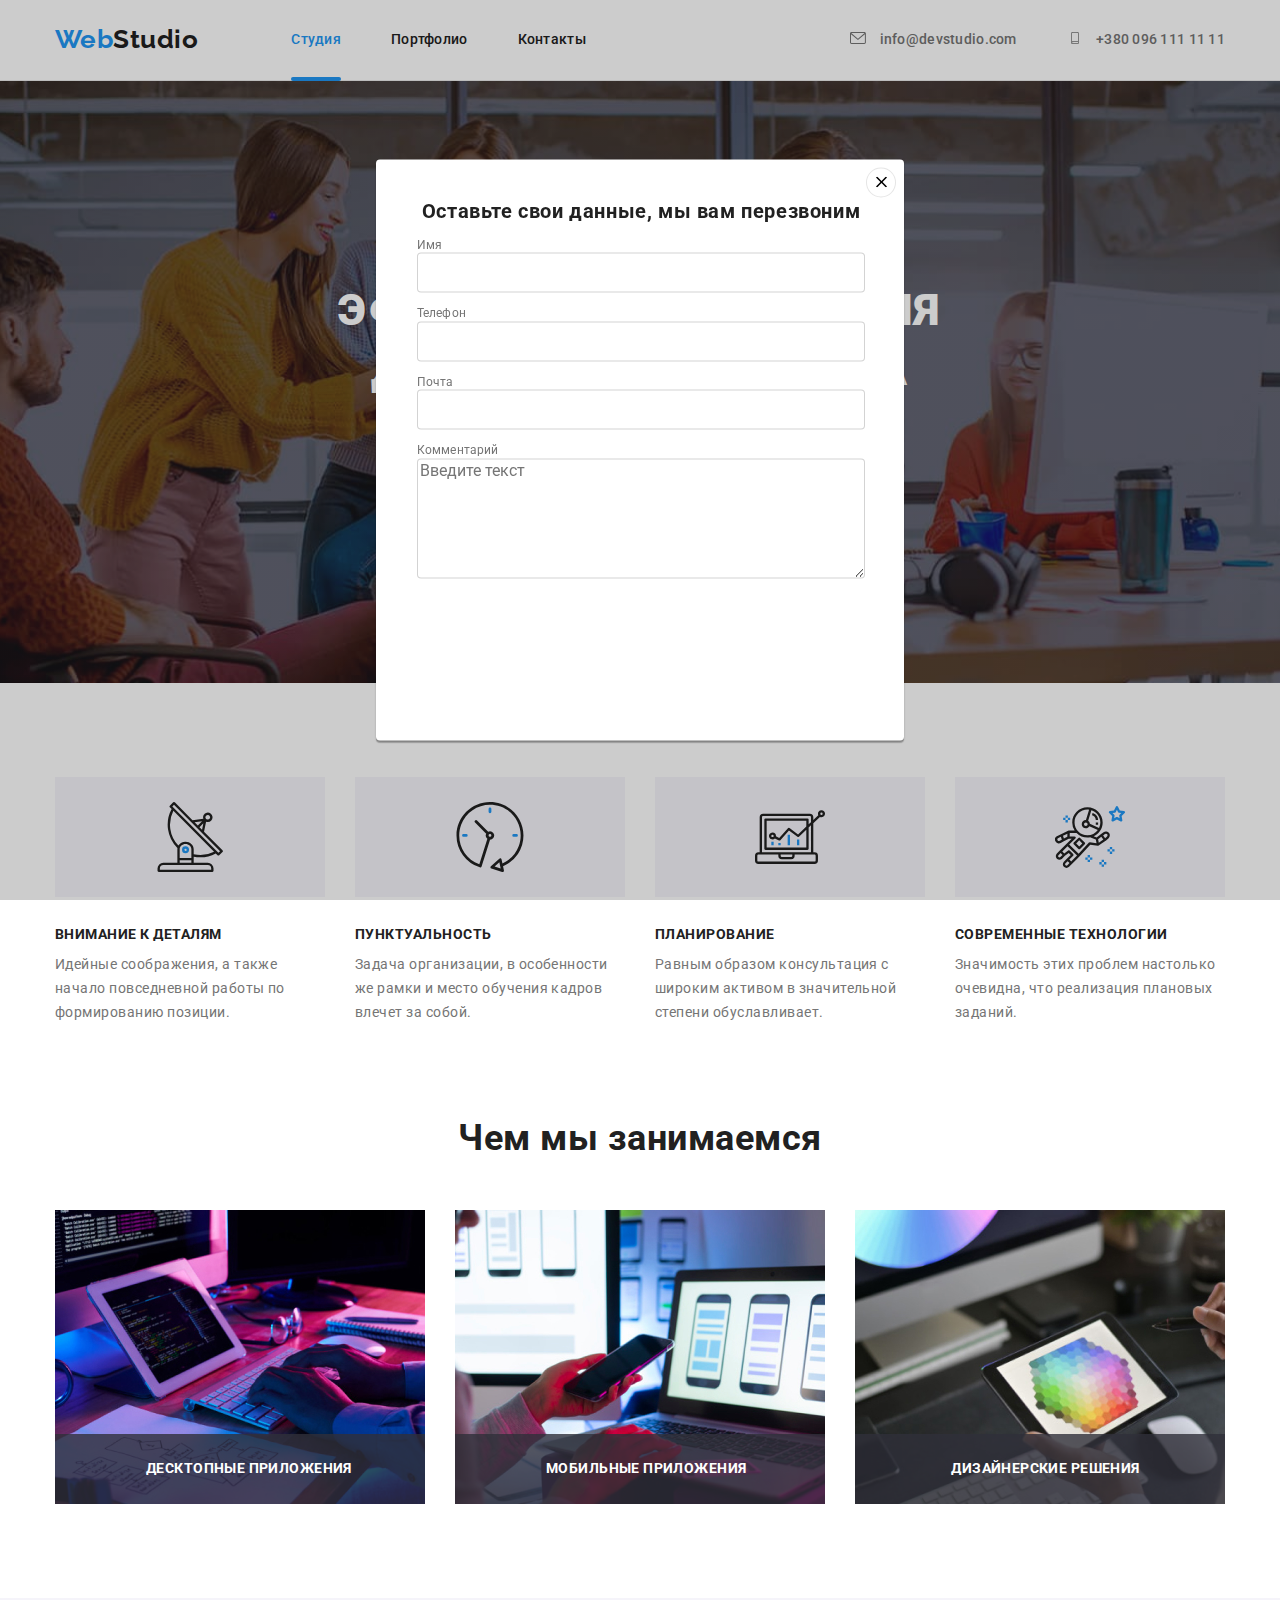
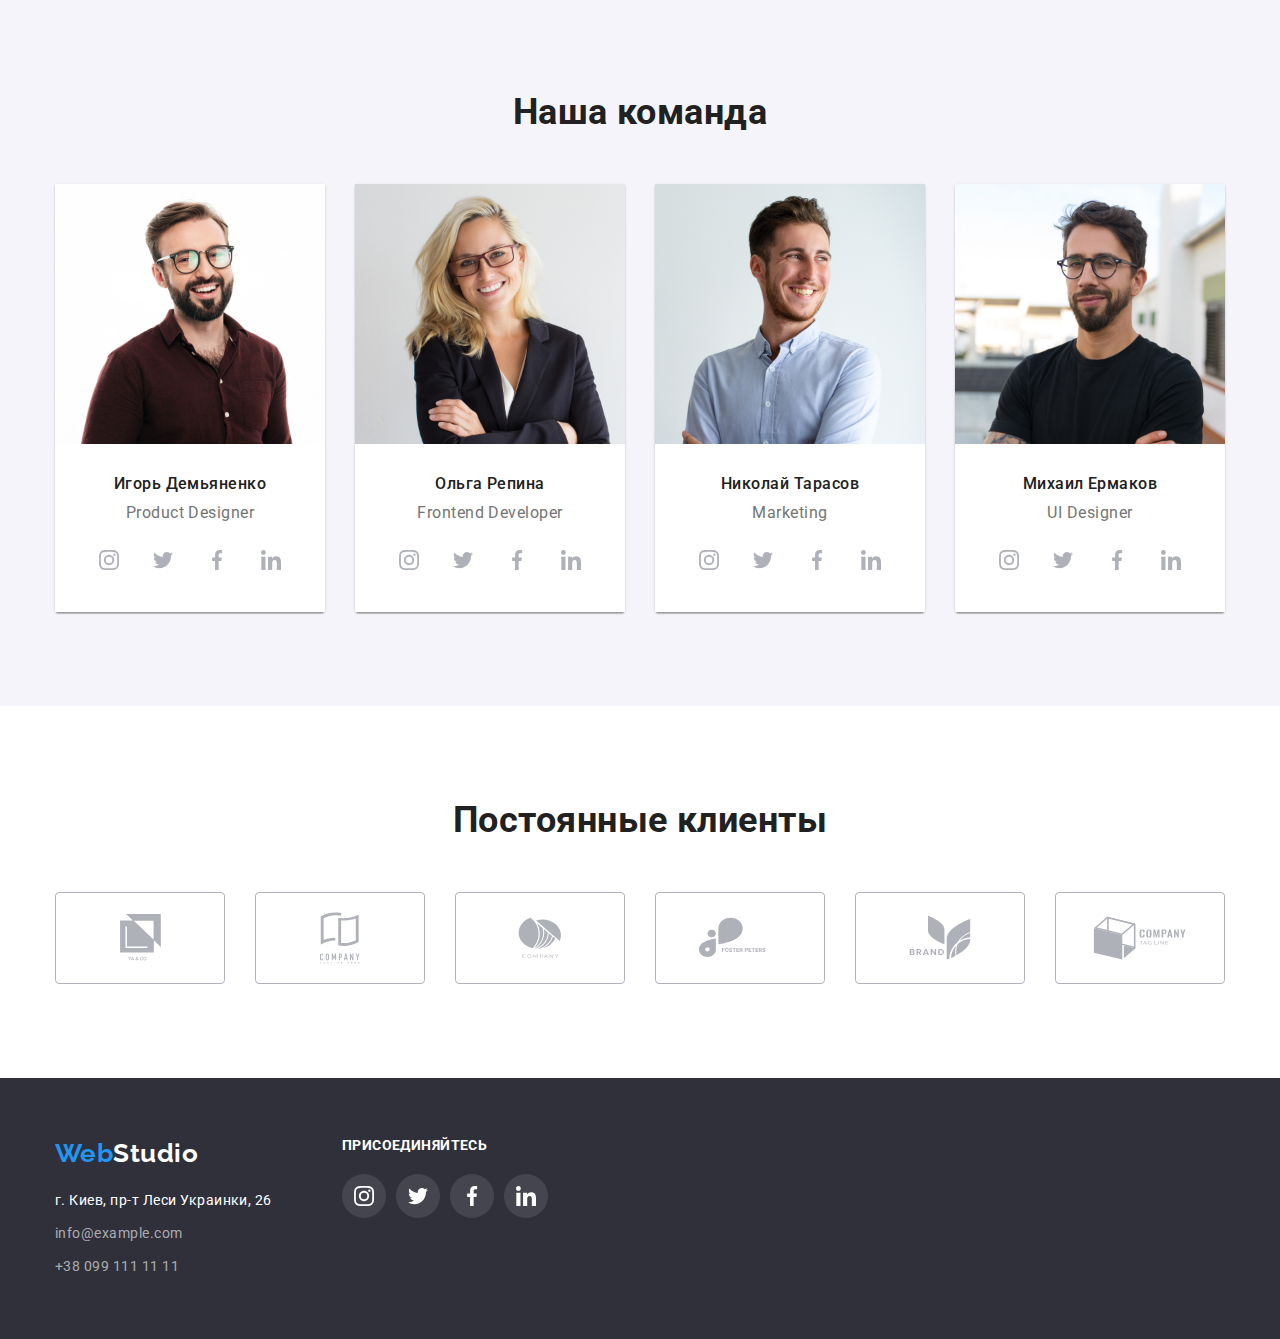
==== index.html @ 4599f90d "Summary" ====
<!DOCTYPE html>
<html lang="ru">
  <head>
    <meta charset="UTF-8" />
    <meta http-equiv="X-UA-Compatible" content="IE=edge" />
    <meta name="viewport" content="width=device-width, initial-scale=1.0" />
    <link rel="preconnect" href="https://fonts.googleapis.com" />
    <link rel="preconnect" href="https://fonts.gstatic.com" crossorigin />
    <link
      href="https://fonts.googleapis.com/css2?family=Raleway:wght@700&family=Roboto:wght@400;500;700;900&display=swap"
      rel="stylesheet"
    />
    <link
      rel="stylesheet"
      href="https://cdnjs.cloudflare.com/ajax/libs/modern-normalize/1.1.0/modern-normalize.css"
      integrity="sha512-Y0MM+V6ymRKN2zStTqzQ227DWhhp4Mzdo6gnlRnuaNCbc+YN/ZH0sBCLTM4M0oSy9c9VKiCvd4Jk44aCLrNS5Q=="
      crossorigin="anonymous"
      referrerpolicy="no-referrer"
    />
    <title>Web Studio (Version 2.1)</title>
    <link rel="stylesheet" href="./css/styles.css" />
  </head>
  <body>
    <header class="header">
      <div class="container">
        <nav header-nav>
          <a href="./index.html" class="header-logo"
            >Web<span class="dark-logo">Studio</span></a
          >
          <ul class="header-list list">
            <li class="header-item">
              <a href="./index.html" class="link current">Студия</a>
            </li>
            <li class="header-item">
              <a href="./portfolio.html" class="link">Портфолио</a>
            </li>
            <li class="header-item"><a href="" class="link">Контакты</a></li>
          </ul>
        </nav>
        <ul class="header-contact list">
          <li class="contact-item">
            <a href="mailto:info@devstudio.com" class="contact-link link"
              ><svg class="contact-icon" width="16" height="12">
                <use href="./images/icons.svg#icon-envelope"></use>
              </svg>
              info@devstudio.com</a
            >
          </li>
          <li class="contact-item">
            <a href="tel:+380961111111" class="contact-link link"
              ><svg class="contact-icon" width="16" height="12">
                <use href="./images/icons.svg#icon-smartphone"></use>
              </svg>
              +380 096 111 11 11</a
            >
          </li>
        </ul>
      </div>
    </header>
    <main>
      <section class="hero">
        <div class="container">
          <h1 class="hero-title">Эффективные решения для вашего бизнеса</h1>
          <button type="button" class="hero-button button" data-modal-open>
            Заказать услугу
          </button>
        </div>
      </section>
      <section class="feature">
        <div class="container">
          <h2 class="feature-title">Особенности</h2>
          <ul class="feature-list list">
            <li class="feature-item">
              <div class="feature-container">
                <svg class="feature-icon" width="65.32" height="70">
                  <use href="./images/icons.svg#icon-Group"></use>
                </svg>
              </div>
              <h3 class="feature-name">Внимание к деталям</h3>
              <p class="feature-text">
                Идейные соображения, а также начало повседневной работы по
                формированию позиции.
              </p>
            </li>
            <li class="feature-item">
              <div class="feature-container">
                <svg class="feature-icon" width="66.96" height="70">
                  <use href="./images/icons.svg#icon-clock"></use>
                </svg>
              </div>
              <h3 class="feature-name">Пунктуальность</h3>
              <p class="feature-text">
                Задача организации, в особенности же рамки и место обучения
                кадров влечет за собой.
              </p>
            </li>
            <li class="feature-item">
              <div class="feature-container">
                <svg class="feature-icon" width="70" height="53.69">
                  <use href="./images/icons.svg#icon-diagram"></use>
                </svg>
              </div>
              <h3 class="feature-name">Планирование</h3>
              <p class="feature-text">
                Равным образом консультация с широким активом в значительной
                степени обуславливает.
              </p>
            </li>
            <li class="feature-item">
              <div class="feature-container">
                <svg class="feature-icon" width="70" height="70">
                  <use href="./images/icons.svg#icon-astronaut"></use>
                </svg>
              </div>
              <h3 class="feature-name">Современные технологии</h3>
              <p class="feature-text">
                Значимость этих проблем настолько очевидна, что реализация
                плановых заданий.
              </p>
            </li>
          </ul>
        </div>
      </section>
      <section class="section">
        <div class="container">
          <h2 class="section-title">Чем мы занимаемся</h2>
          <ul class="section-list list">
            <li class="section-item">
              <img
                src="./images/technology1.jpg"
                alt="мужчина печатает на клавиатуре"
                width="370"
                height="294"
              />
              <div class="section-container">
                <h3 class="section-name">Десктопные приложения</h3>
              </div>
            </li>
            <li class="section-item">
              <img
                src="./images/technology2.jpg"
                alt="соединение телефона с ноутбуком"
                width="370"
                height="294"
              />
              <div class="section-container">
                <h3 class="section-name">Мобильные приложения</h3>
              </div>
            </li>
            <li class="section-item">
              <img
                src="./images/technology3.jpg"
                alt="палитра цветов на планшете"
                width="370"
                height="294"
              />
              <div class="section-container">
                <h3 class="section-name">Дизайнерские решения</h3>
              </div>
            </li>
          </ul>
        </div>
      </section>
      <section class="team">
        <div class="container">
          <h2 class="team-title">Наша команда</h2>
          <ul class="team-list list">
            <li class="team-item">
              <img
                class="team-img"
                src="./images/ourteam1.jpg"
                alt="Игорь Демьяненко"
                width="270"
                height="260"
              />
              <div class="team-captain">
                <h3 class="team-name">Игорь Демьяненко</h3>
                <p class="team-text">Product Designer</p>
                <ul class="team-captain-list">
                  <li class="team-captain-item">
                    <a href="" class="team-captain-link"
                      ><svg class="team-soc-icon" width="20" height="20">
                        <use href="./images/icons.svg#icon-instagram"></use>
                      </svg>
                    </a>
                  </li>
                  <li class="team-captain-item">
                    <a href="" class="team-captain-link"
                      ><svg class="team-soc-icon" width="20" height="20">
                        <use href="./images/icons.svg#icon-twitter"></use>
                      </svg>
                    </a>
                  </li>
                  <li class="team-captain-item">
                    <a href="" class="team-captain-link"
                      ><svg class="team-soc-icon" width="20" height="20">
                        <use href="./images/icons.svg#icon-facebook"></use>
                      </svg>
                    </a>
                  </li>
                  <li class="team-captain-item">
                    <a href="" class="team-captain-link"
                      ><svg class="team-soc-icon" width="20" height="20">
                        <use href="./images/icons.svg#icon-linkedin"></use>
                      </svg>
                    </a>
                  </li>
                </ul>
              </div>
            </li>
            <li class="team-item">
              <img
                class="team-img"
                src="./images/ourteam2.jpg"
                alt="Ольга Репина"
                width="270"
                height="260"
              />
              <div class="team-captain">
                <h3 class="team-name">Ольга Репина</h3>
                <p class="team-text">Frontend Developer</p>
                <ul class="team-captain-list">
                  <li class="team-captain-item">
                    <a href="" class="team-captain-link"
                      ><svg class="team-soc-icon" width="20" height="20">
                        <use href="./images/icons.svg#icon-instagram"></use>
                      </svg>
                    </a>
                  </li>
                  <li class="team-captain-item">
                    <a href="" class="team-captain-link"
                      ><svg class="team-soc-icon" width="20" height="20">
                        <use href="./images/icons.svg#icon-twitter"></use>
                      </svg>
                    </a>
                  </li>
                  <li class="team-captain-item">
                    <a href="" class="team-captain-link"
                      ><svg class="team-soc-icon" width="20" height="20">
                        <use href="./images/icons.svg#icon-facebook"></use>
                      </svg>
                    </a>
                  </li>
                  <li class="team-captain-item">
                    <a href="" class="team-captain-link"
                      ><svg class="team-soc-icon" width="20" height="20">
                        <use href="./images/icons.svg#icon-linkedin"></use>
                      </svg>
                    </a>
                  </li>
                </ul>
              </div>
            </li>
            <li class="team-item">
              <img
                class="team-img"
                src="./images/ourteam3.jpg"
                alt="Николай Тарасов"
                width="270"
                height="260"
              />
              <div class="team-captain">
                <h3 class="team-name">Николай Тарасов</h3>
                <p class="team-text">Marketing</p>
                <ul class="team-captain-list">
                  <li class="team-captain-item">
                    <a href="" class="team-captain-link"
                      ><svg class="team-soc-icon" width="20" height="20">
                        <use href="./images/icons.svg#icon-instagram"></use>
                      </svg>
                    </a>
                  </li>
                  <li class="team-captain-item">
                    <a href="" class="team-captain-link"
                      ><svg class="team-soc-icon" width="20" height="20">
                        <use href="./images/icons.svg#icon-twitter"></use>
                      </svg>
                    </a>
                  </li>
                  <li class="team-captain-item">
                    <a href="" class="team-captain-link"
                      ><svg class="team-soc-icon" width="20" height="20">
                        <use href="./images/icons.svg#icon-facebook"></use>
                      </svg>
                    </a>
                  </li>
                  <li class="team-captain-item">
                    <a href="" class="team-captain-link"
                      ><svg class="team-soc-icon" width="20" height="20">
                        <use href="./images/icons.svg#icon-linkedin"></use>
                      </svg>
                    </a>
                  </li>
                </ul>
              </div>
            </li>
            <li class="team-item">
              <img
                class="team-img"
                src="./images/ourteam4.jpg"
                alt="Михаил Ермаков"
                width="270"
                height="260"
              />
              <div class="team-captain">
                <h3 class="team-name">Михаил Ермаков</h3>
                <p class="team-text">UI Designer</p>
                <ul class="team-captain-list">
                  <li class="team-captain-item">
                    <a href="" class="team-captain-link"
                      ><svg class="team-soc-icon" width="20" height="20">
                        <use href="./images/icons.svg#icon-instagram"></use>
                      </svg>
                    </a>
                  </li>
                  <li class="team-captain-item">
                    <a href="" class="team-captain-link"
                      ><svg class="team-soc-icon" width="20" height="20">
                        <use href="./images/icons.svg#icon-twitter"></use>
                      </svg>
                    </a>
                  </li>
                  <li class="team-captain-item">
                    <a href="" class="team-captain-link"
                      ><svg class="team-soc-icon" width="20" height="20">
                        <use href="./images/icons.svg#icon-facebook"></use>
                      </svg>
                    </a>
                  </li>
                  <li class="team-captain-item">
                    <a href="" class="team-captain-link"
                      ><svg class="team-soc-icon" width="20" height="20">
                        <use href="./images/icons.svg#icon-linkedin"></use>
                      </svg>
                    </a>
                  </li>
                </ul>
              </div>
            </li>
          </ul>
        </div>
      </section>
      <section class="client">
        <div class="container">
          <h2 class="client-title">Постоянные клиенты</h2>
          <ul class="client-list list">
            <li class="client-item">
              <a href="" class="client-link">
                <svg class="client-icon" width="41" height="46.7">
                  <use href="./images/icons.svg#icon-union"></use>
                </svg>
              </a>
            </li>
            <li class="client-item">
              <a href="" class="client-link">
                <svg class="client-icon" width="40" height="52">
                  <use href="./images/icons.svg#icon-tagline"></use>
                </svg>
              </a>
            </li>
            <li class="client-item">
              <a href="" class="client-link">
                <svg class="client-icon" width="43.46" height="41.18">
                  <use href="./images/icons.svg#icon-company"></use>
                </svg>
              </a>
            </li>
            <li class="client-item">
              <a href="" class="client-link">
                <svg class="client-icon" width="84.44" height="40.62">
                  <use href="./images/icons.svg#icon-foster"></use>
                </svg>
              </a>
            </li>
            <li class="client-item">
              <a href="" class="client-link">
                <svg class="client-icon" width="62.54" height="45.43">
                  <use href="./images/icons.svg#icon-brand"></use>
                </svg>
              </a>
            </li>
            <li class="client-item">
              <a href="" class="client-link">
                <svg class="client-icon" width="93.79" height="43.93">
                  <use href="./images/icons.svg#icon-tag"></use>
                </svg>
              </a>
            </li>
          </ul>
        </div>
      </section>
    </main>
    <footer class="footer">
      <div class="container ft">
        <div class="footer-container">
          <a href="./index.html" class="footer-logo"
            >Web<span class="light-logo">Studio</span>
          </a>
          <address class="footer-address">
            <ul class="footer-list list">
              <li class="footer-item">
                <a
                  href="https://bit.ly/3pXMvUd"
                  target="_blank"
                  rel="noreferrer noopener"
                  class="link address"
                  >г. Киев, пр-т Леси Украинки, 26</a
                >
              </li>
              <li class="footer-item">
                <a href="mailto:info@example.com" class="link contact">
                  info@example.com</a
                >
              </li>
              <li class="footer-item">
                <a href="tel:+380991111111" class="link contact"
                  >+38 099 111 11 11
                </a>
              </li>
            </ul>
          </address>
        </div>
        <div class="form">
          <h1></h1>
          <h2></h2>
          <h3 class="form-title">Присоединяйтесь</h3>
          <ul class="form-list list">
            <li class="form-item">
              <a href="" class="form-link"
                ><svg class="tform-icon" width="20" height="20">
                  <use href="./images/icons.svg#icon-instagram"></use>
                </svg>
              </a>
            </li>
            <li class="form-item">
              <a href="" class="form-link"
                ><svg class="form-icon" width="20" height="20">
                  <use href="./images/icons.svg#icon-twitter"></use>
                </svg>
              </a>
            </li>
            <li class="form-item">
              <a href="" class="form-link"
                ><svg class="form-icon" width="20" height="20">
                  <use href="./images/icons.svg#icon-facebook"></use>
                </svg>
              </a>
            </li>
            <li class="form-item">
              <a href="" class="form-link"
                ><svg class="form-icon" width="20" height="20">
                  <use href="./images/icons.svg#icon-linkedin"></use>
                </svg>
              </a>
            </li>
          </ul>
        </div>
      </div>
    </footer>
    <div class="backdrop" data-modal>
      <div class="modal">
        <button class="modal-button" data-modal-close>
          <svg class="modal-icon" width="11" height="11">
            <use href="./images/icon.svg#icon-close"></use>
          </svg>
        </button>
        <p class="modal-title">Оставьте свои данные, мы вам перезвоним</p>
        <form>
          <label for="user-name" class="modal-label">Имя</label>
          <input
            type="text"
            id="user-name"
            name="user-name"
            class="modal-input"
          />
          <label for="user-tel" class="modal-label">Телефон</label>
          <input type="tel" id="user-tel" name="user-tel" class="modal-input" />
          <label for="user-email" class="modal-label">Почта</label>
          <input
            type="email"
            id="user-email"
            name="user-email"
            class="modal-input"
          />
          <label for="user-text" class="modal-label">Комментарий</label>
          <textarea
            name="user-text"
            id="user-text"
            class="modal-text"
            placeholder="Введите текст"
          ></textarea>
        </form>
      </div>
    </div>
    <script src="./js/modal.js"></script>
  </body>
</html>
---- css/styles.css ----
:root {
  --primary-text-color: #757575;
  --title-text-color: #212121;
  --accent-color: #2196f3;
  --primary-bg-color: #ffffff;
}
p,
h1,
h2,
h3,
h4,
h5,
h6 {
  margin: 0;
}
ul,
ol {
  margin: 0;
  padding-left: 0;
}
.container {
  width: 1200px;
  margin: 0 auto;
  padding-left: 15px;
  padding-right: 15px;
  /* outline: 1px solid green; */
}
body {
  background-color: var(--primary-bg-color);
  color: var(--primary-text-color);
  font-family: 'Roboto', sans-serif;
  font-weight: 400;
  font-style: normal;
  letter-spacing: 0.03em;
}

.button {
  display: flex;
  background-color: #f5f4fa;
  color: var(--title-text-color);
  font-family: inherit;
  font-style: normal;
  font-weight: 500;
  font-size: 16px;
  line-height: 1.62;
  align-items: center;
  text-align: center;
  letter-spacing: 0.03em;
  cursor: pointer;
  padding: 6px 22px;
  border-radius: 4px;
  border: 1px solid transparent;
  transition-property: background-color, color, box-shadow;
  transition-duration: 250ms;
  transition-timing-function: cubic-bezier(0.4, 0, 0.2, 1);
}

.button:hover,
.button:focus {
  background-color: #2196f3;
  color: #ffffff;
  box-shadow: 0px 3px 1px rgba(0, 0, 0, 0.1), 0px 1px 2px rgba(0, 0, 0, 0.08),
    0px 2px 2px rgba(0, 0, 0, 0.12);
}

/* ---------------Header--------------- */
.header {
  background-color: #ffffff;
  padding-top: 24px;
  padding-bottom: 25px;
  border-bottom: 1px solid #ececec;
}
.header .container {
  display: flex;
  align-items: center;
}
.header-logo {
  color: var(--accent-color);
  font-family: 'Raleway', sans-serif;
  font-weight: 700;
  font-size: 26px;
  line-height: 1.19;
  text-decoration: none;
  display: flex;
  margin-right: 93px;
}
.dark-logo {
  color: var(--title-text-color);
}
nav {
  display: flex;
  align-items: center;
}
.header-list {
  display: flex;
}
.header-contact {
  display: flex;
  margin-left: auto;
}
.list {
  list-style: none;
}
.header-list .link {
  color: var(--title-text-color);
  font-weight: 500;
  font-size: 14px;
  line-height: 1.14;
  letter-spacing: 0.02em;
}

.header-item:not(:last-child) {
  margin-right: 50px;
}

.header-contact .link {
  font-weight: 500;
  font-size: 14px;
  line-height: 1.14;
  letter-spacing: 0.02em;
  width: 100%;
  height: 100%;
  color: #757575;
}
.contact-icon {
  fill: currentColor;
  width: 16px;
  margin-right: 10px;
}
.contact-icon:hover,
.contact-icon:focus {
  fill: var(--accent-color);
}

.contact-item:not(:last-child) {
  margin-right: 50px;
}
.header-list .link:hover,
.header-list .link:focus {
  color: var(--accent-color);
}
.header-list .link.current {
  color: var(--accent-color);
  position: relative;
}
.link {
  color: var(--primary-text-color);
  text-decoration: none;
  transition-property: color;
  transition-duration: 250ms;
  transition-timing-function: cubic-bezier(0.4, 0, 0.2, 1);
}
.link:hover,
.link:focus {
  color: var(--accent-color);
}
/* .current {
  position: relative;
} */
.current::after {
  content: '';
  display: block;
  background-image: url(../images/hover.png);
  height: 4px;
  width: 100%;
  background-color: rgba(33, 150, 243, 1);
  border-radius: 2px;
  position: absolute;
  bottom: -34px;
}

/* -----------------------hero-------------------------------------- */

.hero {
  max-width: 1600px;
  background-color: #2f303a;
  background-image: linear-gradient(
      rgba(47, 48, 58, 0.4),
      rgba(47, 48, 58, 0.4)
    ),
    url(../images/hero-bgr.jpg);
  background-repeat: no-repeat;
  background-size: cover;
  background-position: center;
  padding-top: 200px;
  padding-bottom: 200px;
  display: block;
  justify-content: center;
  margin-right: auto;
  margin-left: auto;
}
.hero-title {
  color: #ffffff;
  font-weight: 900;
  font-size: 44px;
  line-height: 1.36;
  text-align: center;
  letter-spacing: 0.06em;
  text-transform: uppercase;
  max-width: 696px;
  margin-bottom: 30px;
  margin-right: auto;
  margin-left: auto;
}
.hero-button {
  font-weight: 700;
  font-size: 16px;
  line-height: 1.88;
  justify-content: center;
  letter-spacing: 0.06em;
  background-color: var(--accent-color);
  color: #ffffff;
  border-radius: 4px;
  padding: 10px 32px;
  margin-right: auto;
  margin-left: auto;
}
/* ---------------------------Feature----------------------------- */
.feature {
  background-color: var(--primary-bg-color);
  padding-top: 94px;
  padding-bottom: 47px;
}
.feature-title {
  display: none;
}
.feature-list {
  display: flex;
}
.feature-item {
  max-width: 270px;
}

.feature-item:not(:last-child) {
  margin-right: 30px;
}
.feature-container {
  width: 270px;
  height: 120px;
  background-color: #f5f4fa;
  margin-bottom: 30px;
  display: flex;
  justify-content: center;
  align-items: center;
}
.feature-icon {
  border-radius: 4px;
  background-color: #f5f4fa;
  width: 70px;
  height: 70px;
}

.feature-name {
  color: var(--title-text-color);
  font-weight: 700;
  font-size: 14px;
  line-height: 1.14;
  text-transform: uppercase;
  margin-bottom: 10px;
}
.feature-text {
  color: var(--primary-text-color);
  font-size: 14px;
  line-height: 1.71;
}

/* --------------------section-------------------------------- */

.section {
  background-color: var(--primary-bg-color);
  padding-top: 47px;
  padding-bottom: 94px;
}
.section-title {
  color: var(--title-text-color);
  font-weight: 700;
  font-size: 36px;
  line-height: 1.16;
  text-align: center;
  margin-bottom: 50px;
}
.section-list {
  display: flex;
}
.section-item {
  position: relative;
  height: 294px;
}
.section-item:not(:last-child) {
  margin-right: 30px;
}
.section-container {
  position: absolute;
  height: 70px;
  width: 100%;
  bottom: 0;
  background-color: rgba(47, 48, 58, 0.8);
  padding: 27px 90px 27px 91px;
}
.section-name {
  position: absolute;
  font-weight: 700;
  font-size: 14px;
  line-height: 1.14;
  text-align: center;
  letter-spacing: 0.03em;
  text-transform: uppercase;
  color: var(--primary-bg-color);
  min-width: 199px;
}

/* --------------------------Team----------------------------------------- */

.team {
  background-color: #f5f4fa;
  padding-top: 94px;
  padding-bottom: 94px;
}
.team-title {
  color: var(--title-text-color);
  font-weight: 700;
  font-size: 36px;
  line-height: 1.16;
  text-align: center;
  margin-bottom: 50px;
}
.team-list {
  display: flex;
}
.team-item {
  flex-basis: calc(100 % / 4 - 30);
  box-shadow: 0px 2px 1px 0px rgba(0, 0, 0, 0.2),
    0px 1px 1px 0px rgba(0, 0, 0, 0.14), 0px 1px 3px 0px rgba(0, 0, 0, 0.12);
  border-radius: 0px 0px 4px 4px;
}
.team-item:not(:last-child) {
  margin-right: 30px;
}
.team-captain {
  background-color: var(--primary-bg-color);
  padding-top: 30px;
  padding-bottom: 30px;
}
.team-name {
  color: var(--title-text-color);
  font-weight: 500;
  font-size: 16px;
  line-height: 1.19;
  text-align: center;
  margin-bottom: 10px;
}
.team-img {
  display: block;
}
.team-text {
  font-size: 16px;
  line-height: 1.19;
  text-align: center;
  margin-bottom: 16px;
}
.team-captain-list {
  display: flex;
  list-style: none;
  justify-content: center;
}
.team-captain-item {
  width: 44px;
  height: 44px;
  margin-right: 10px;
}
.team-captain-item:last-child {
  margin-right: 0;
}

.team-captain-link {
  width: 100%;
  height: 100%;
  background-color: var(--primary-bg-color);
  border-radius: 50%;
  display: flex;
  align-items: center;
  justify-content: center;
  fill: #afb1b8;
  transition-property: background-color, fill;
  transition-duration: 250ms;
  transition-timing-function: cubic-bezier(0.4, 0, 0.2, 1);
}
.team-captain-link:hover,
.team-captain-link:focus {
  background-color: var(--accent-color);
  fill: rgba(255, 255, 255, 1);
}
.team-soc-icon:hover,
.team-soc-icon:focus {
  fill: rgba(255, 255, 255, 1);
}
/* ------------------Client--------------------------------- */

.client {
  padding-top: 94px;
  padding-bottom: 94px;
}
.client-title {
  color: var(--title-text-color);
  font-weight: 700;
  font-size: 36px;
  line-height: 1.16;
  text-align: center;
  margin-bottom: 50px;
}
.client-list {
  display: flex;
  justify-content: center;
}
.client-item {
  width: 170px;
  height: 92px;
}
.client-item:not(:last-child) {
  margin-right: 30px;
}
.client-link {
  width: 100%;
  height: 100%;
  justify-content: center;
  display: flex;
  color: #afb1b8;
  border: 1px solid #afb1b8;
  align-items: center;
  border-radius: 4px;
  transition-property: border, color;
  transition-duration: 250ms;
  transition-timing-function: cubic-bezier(0.4, 0, 0.2, 1);
}
.client-link:hover,
.client-link:focus {
  color: var(--accent-color);
  border: 1px solid rgba(33, 150, 243, 1);
  outline: transparent;
}
.client-icon {
  fill: currentColor;
}
.client-icon:hover,
.client-icon:focus {
  fill: #2196f3;
}
/* ----------------------------Work--------------------------------------- */

.main {
  padding-top: 94px;
  padding-bottom: 94px;
}
.work-title {
  display: none;
}
.list-button {
  display: flex;
  flex-direction: row;
  margin-bottom: 50px;
  justify-content: center;
}
.item-button {
  margin-right: 8px;
}
.item-button:last-child {
  margin-right: 0;
}

.work-list {
  display: flex;
  flex-wrap: wrap;
}
.work-item {
  flex-basis: calc(100% / 3 - 30px);
  margin-right: 30px;
  margin-bottom: 30px;
  transition-property: box-shadow;
  transition-duration: 250ms;
  transition-timing-function: cubic-bezier(0.4, 0, 0.2, 1);
}
.work-item:hover {
  box-shadow: 0px 1px 1px rgba(0, 0, 0, 0.12), 0px 4px 4px rgba(0, 0, 0, 0.06),
    1px 4px 6px rgba(0, 0, 0, 0.16);
}

.work-item:nth-child(3n) {
  margin-right: 0;
}
.work-item:nth-last-child(-n + 3) {
  margin-bottom: 0;
}

.work-img {
  display: block;
}
.work-captain {
  padding-top: 20px;
  padding-bottom: 20px;
  padding-left: 24px;
  padding-right: 24px;
  border: 1px solid #eeeeee;
}

.work-name {
  color: var(--title-text-color);
  font-weight: 700;
  font-size: 18px;
  line-height: 2;
  letter-spacing: 0.06em;
  margin-bottom: 4px;
}

.work-text {
  font-size: 16px;
  line-height: 1.9;
}
.work-container {
  position: relative;
  overflow: hidden;
}
.work-container-text {
  background-color: rgba(33, 150, 243, 0.9);
  font-size: 18px;
  line-height: 1.56;
  letter-spacing: 0.03em;
  color: var(--primary-bg-color);
  padding: 63px 24px;
  position: absolute;
  top: 0;
  height: 100%;
  transform: translateY(100%);
  transition: transform 300ms linear;
  transition-property: transform;
  transition-duration: 250ms;
  transition-timing-function: cubic-bezier(0.4, 0, 0.2, 1);
}
.work-item:hover .work-container-text {
  transform: translateY(0);
}
/* ----------------------Footer------------------------------------ */

.footer {
  background-color: #2f303a;
  padding-top: 60px;
  padding-bottom: 60px;
  display: flex;
}
.footer-logo {
  display: block;
  color: var(--accent-color);
  font-family: 'Raleway';
  font-weight: 700;
  font-size: 26px;
  line-height: 1.19;
  text-decoration: none;
  margin-bottom: 20px;
}
.light-logo {
  color: #ffffff;
}
.footer-item > .link {
  font-style: normal;
  font-size: 14px;
  line-height: 1.71;
}
.contact {
  color: rgba(255, 255, 255, 0.6);
}
.address {
  display: block;
  color: #ffffff;
}
.footer-item:not(:last-child) {
  margin-bottom: 9px;
}
.form {
  outline: 1px, solid, white;
}
.form-title {
  font-family: 'Roboto';
  font-style: normal;
  font-weight: 700;
  font-size: 14px;
  line-height: 1.14;
  letter-spacing: 0.03em;
  text-transform: uppercase;
  color: var(--primary-bg-color);
  align-items: center;
  justify-content: center;
  margin-bottom: 20px;
}
.ft {
  display: flex;
}
.footer-container {
  margin-right: 70px;
}
.form-list {
  display: flex;
  justify-content: center;
}
.form-item {
  width: 44px;
  height: 44px;
  margin-right: 10px;
}
.form-item:last-child {
  margin-right: 0;
}

.form-link {
  width: 100%;
  height: 100%;
  background-color: rgba(255, 255, 255, 0.1);
  border-radius: 50%;
  display: flex;
  align-items: center;
  justify-content: center;
  fill: #ffffff;
  transition-property: background-color;
  transition-duration: 250ms;
  transition-timing-function: cubic-bezier(0.4, 0, 0.2, 1);
}
.form-link:hover,
.form-link:focus {
  background-color: #2196f3;
}
/* --------------Modal------------------------------ */

.backdrop {
  position: fixed;
  background-color: rgba(0, 0, 0, 0.2);
  top: 0;
  left: 0;
  width: 100%;
  height: 100%;
}
.backdrop.is-hidden {
  opacity: 0;
  pointer-events: none;
  visibility: hidden;
}
.backdrop.is-hidden .modal {
  transform: translate(-50%, -50%) scale(0) rotate(0);
}
.modal {
  position: absolute;
  width: 528px;
  height: 581px;
  top: 50%;
  left: 50%;
  transform: translate(-50%, -50%);
  background-color: var(--primary-bg-color);
  border-radius: 4px;
  box-shadow: 0px 1px 3px rgba(0, 0, 0, 0.12), 0px 1px 1px rgba(0, 0, 0, 0.14),
    0px 2px 1px rgba(0, 0, 0, 0.2);
  transform: translate(-50%, -50%) scale(1) rotate(0);
  transition: transform 300ms;
  padding-top: 40px;
  padding-bottom: 40px;
  padding-left: 41px;
  padding-right: 39px;
}
.modal-button {
  position: absolute;
  width: 30px;
  height: 30px;
  border-radius: 50%;
  border: 1px solid rgba(0, 0, 0, 0.1);
  top: 8px;
  right: 8px;
  justify-content: center;
  align-items: center;
  background-color: var(--primary-bg-color);
  transition-property: border, fill;
  transition-duration: 250ms;
  transition-timing-function: cubic-bezier(0.4, 0, 0.2, 1);
}
.modal-icon {
  width: 11px;
  height: 11px;
}
.modal-button:hover {
  border: 1px solid var(--accent-color);
  fill: #2196f3;
}
.modal-title {
  font-weight: 700;
  font-size: 20px;
  line-height: 1.15;
  text-align: center;
  letter-spacing: 0.03em;
  color: var(--title-text-color);
  justify-content: center;
  margin-bottom: 12px;
}
.modal-label {
  font-size: 12px;
  line-height: 1.17;
  letter-spacing: 0.01em;
  color: rgba(117, 117, 117, 1);
  margin-bottom: 4px;
}
.modal-input {
  width: 100%;
  height: 40px;
  border: 1px solid rgba(33, 33, 33, 0.2);
  border-radius: 4px;
  margin-bottom: 10px;
}
.modal-text {
  width: 100%;
  height: 120px;
  border: 1px solid rgba(33, 33, 33, 0.2);
  border-radius: 4px;
}
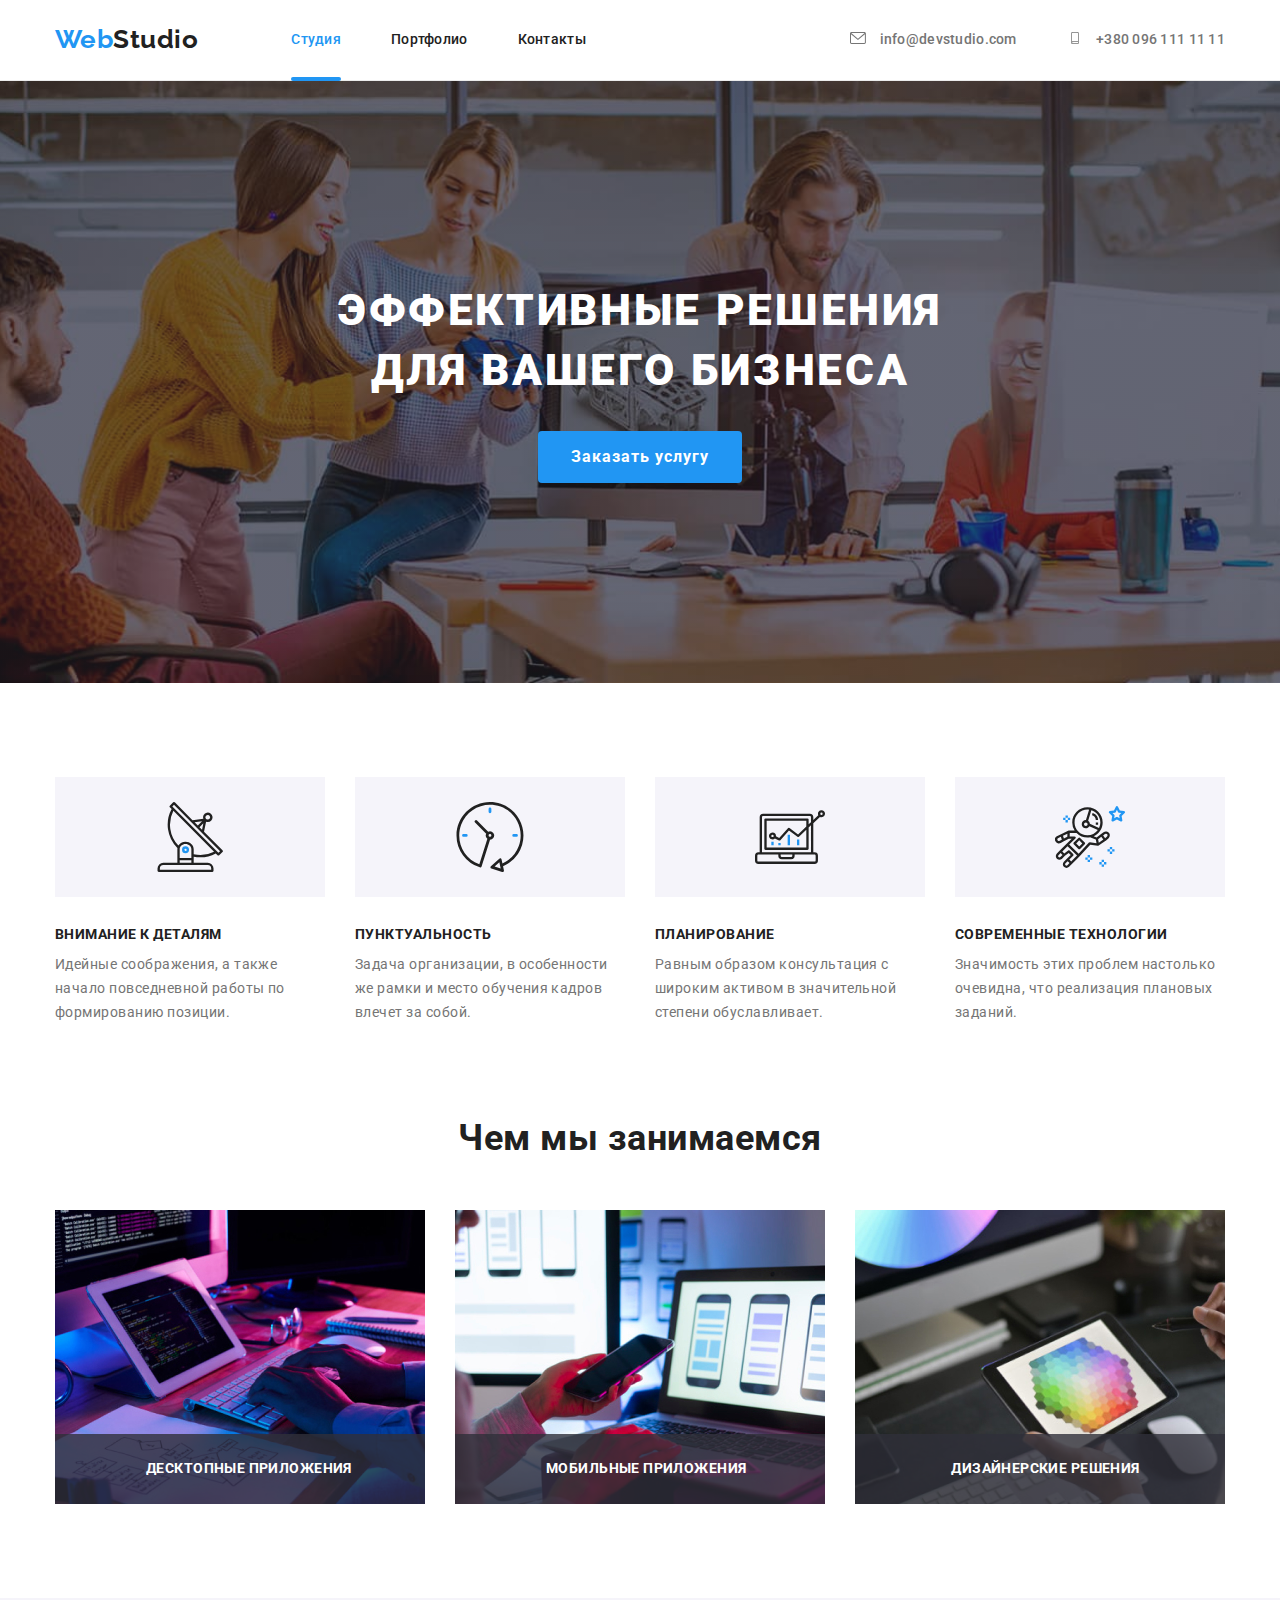
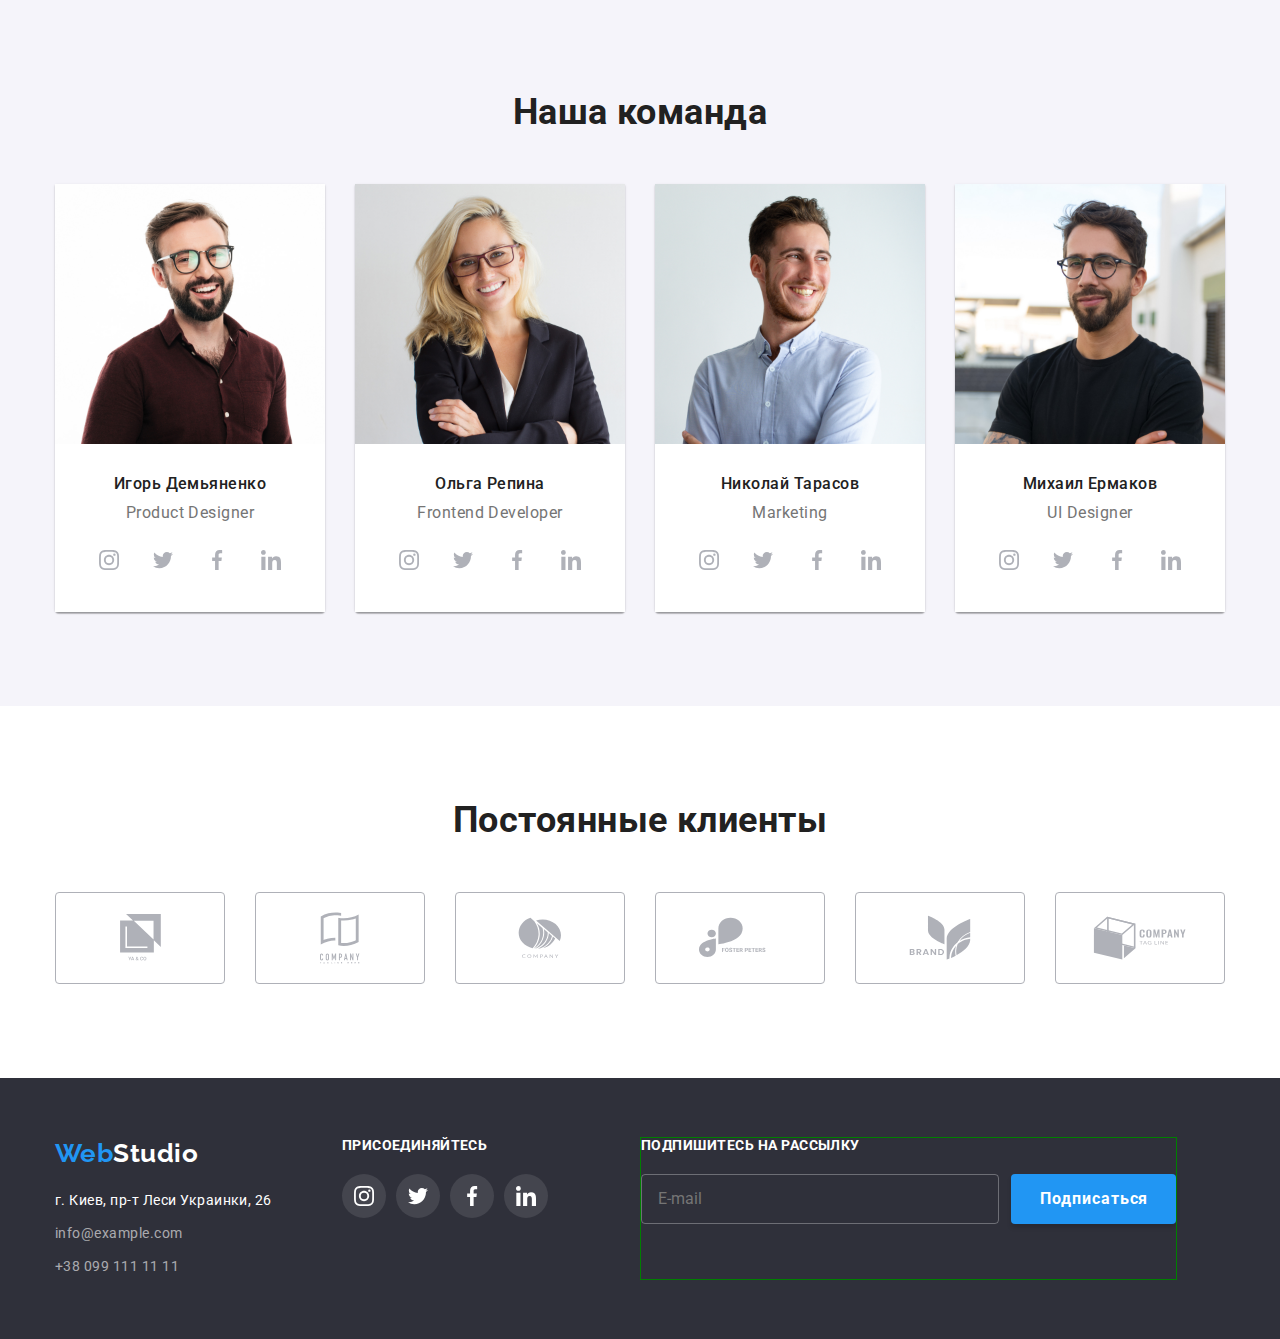
==== commit e59328ea: "subscribe" ====
--- a/index.html
+++ b/index.html
@@ -421,9 +421,7 @@
           </address>
         </div>
         <div class="form">
-          <h1></h1>
-          <h2></h2>
-          <h3 class="form-title">Присоединяйтесь</h3>
+          <p class="form-title">Присоединяйтесь</p>
           <ul class="form-list list">
             <li class="form-item">
               <a href="" class="form-link"
@@ -455,9 +453,21 @@
             </li>
           </ul>
         </div>
+        <div class="subscribe">
+          <p class="subscribe-title">Подпишитесь на рассылку</p>
+          <div class="subscribe-container">
+            <input
+              class="subscribe-input"
+              type="email"
+              name="user-email"
+              placeholder="E-mail"
+            />
+            <button class="subscribe-button">Подписаться</button>
+          </div>
+        </div>
       </div>
     </footer>
-    <div class="backdrop" data-modal>
+    <div class="backdrop is-hidden" data-modal>
       <div class="modal">
         <button class="modal-button" data-modal-close>
           <svg class="modal-icon" width="11" height="11">
@@ -489,6 +499,7 @@
             class="modal-text"
             placeholder="Введите текст"
           ></textarea>
+          <button class="form-button" type="submit">Отправить</button>
         </form>
       </div>
     </div>
--- a/css/styles.css
+++ b/css/styles.css
@@ -626,6 +626,51 @@
 .form-link:focus {
   background-color: #2196f3;
 }
+.subscribe {
+  margin-left: 93px;
+  outline: 1px solid green;
+}
+.subscribe-container {
+  display: flex;
+}
+.subscribe-title {
+  font-weight: 700;
+  font-size: 14px;
+  line-height: 1.14;
+  text-transform: uppercase;
+  color: var(--primary-bg-color);
+  margin-bottom: 20px;
+}
+.subscribe-input {
+  border: 1px solid rgba(255, 255, 255, 0.3);
+  border-radius: 4px;
+  background-color: transparent;
+  color: rgba(255, 255, 255, 0.6);
+  padding-top: 15px;
+  padding-bottom: 15px;
+  padding-left: 16px;
+  margin-right: 12px;
+  width: 358px;
+}
+.subscribe-button {
+  background-color: rgba(33, 150, 243, 1);
+  color: var(--primary-bg-color);
+  padding-top: 10px;
+  padding-bottom: 10px;
+  padding-left: 29px;
+  padding-right: 28px;
+  font-weight: 700;
+  font-size: 16px;
+  line-height: 1.88;
+  display: flex;
+  align-items: center;
+  text-align: center;
+  letter-spacing: 0.06em;
+  box-shadow: 0px 4px 4px rgba(0, 0, 0, 0.15);
+  border-radius: 4px;
+  border: transparent;
+  margin-right: 0;
+}
 /* --------------Modal------------------------------ */
 
 .backdrop {
@@ -702,6 +747,7 @@
   color: rgba(117, 117, 117, 1);
   margin-bottom: 4px;
 }
+
 .modal-input {
   width: 100%;
   height: 40px;
@@ -715,3 +761,25 @@
   border: 1px solid rgba(33, 33, 33, 0.2);
   border-radius: 4px;
 }
+.form-button {
+  background-color: rgba(24, 140, 232, 1);
+  font-family: 'Roboto';
+  font-style: normal;
+  font-weight: 700;
+  font-size: 16px;
+  line-height: 1.88;
+  display: flex;
+  align-items: center;
+  text-align: center;
+  letter-spacing: 0.06em;
+  color: var(--primary-bg-color);
+  padding-top: 10px;
+  padding-bottom: 10px;
+  padding-right: 55px;
+  padding-left: 56px;
+  border: transparent;
+  justify-content: center;
+  border-radius: 4px;
+  margin-right: auto;
+  margin-left: auto;
+}
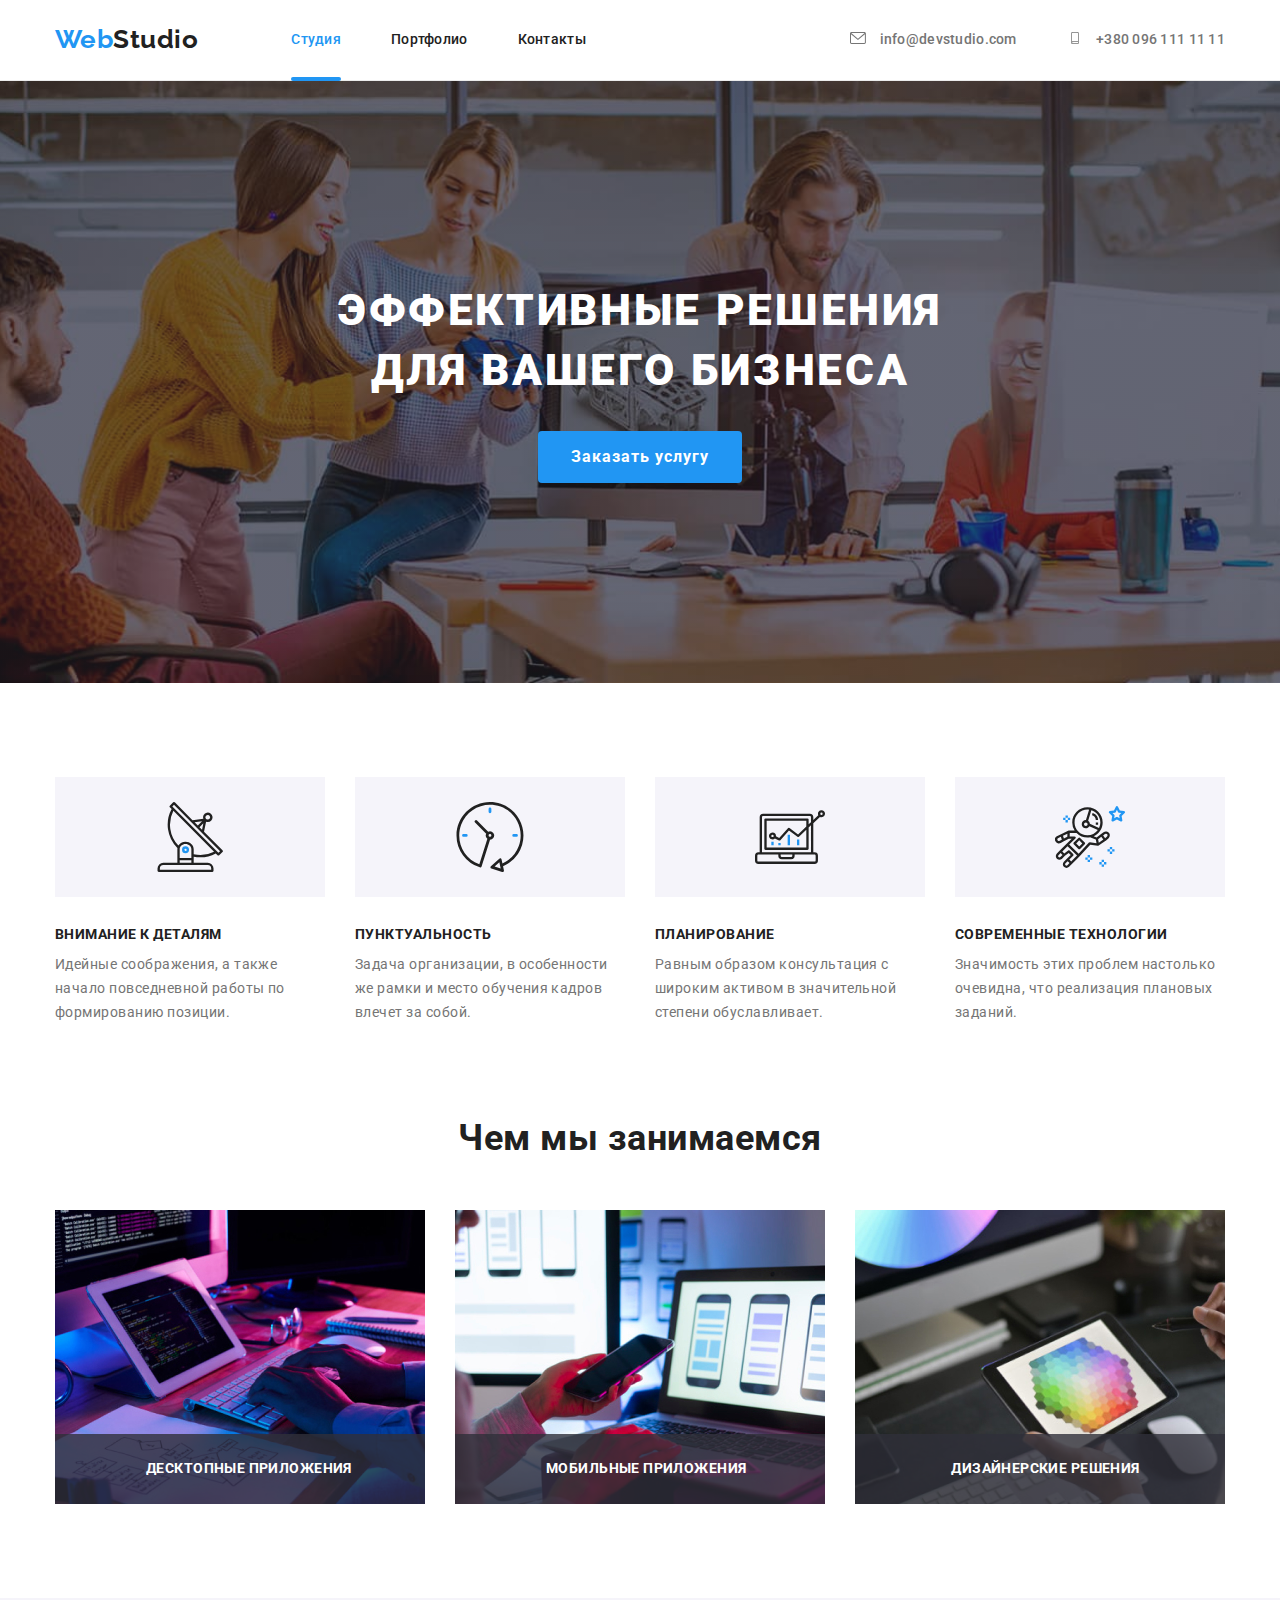
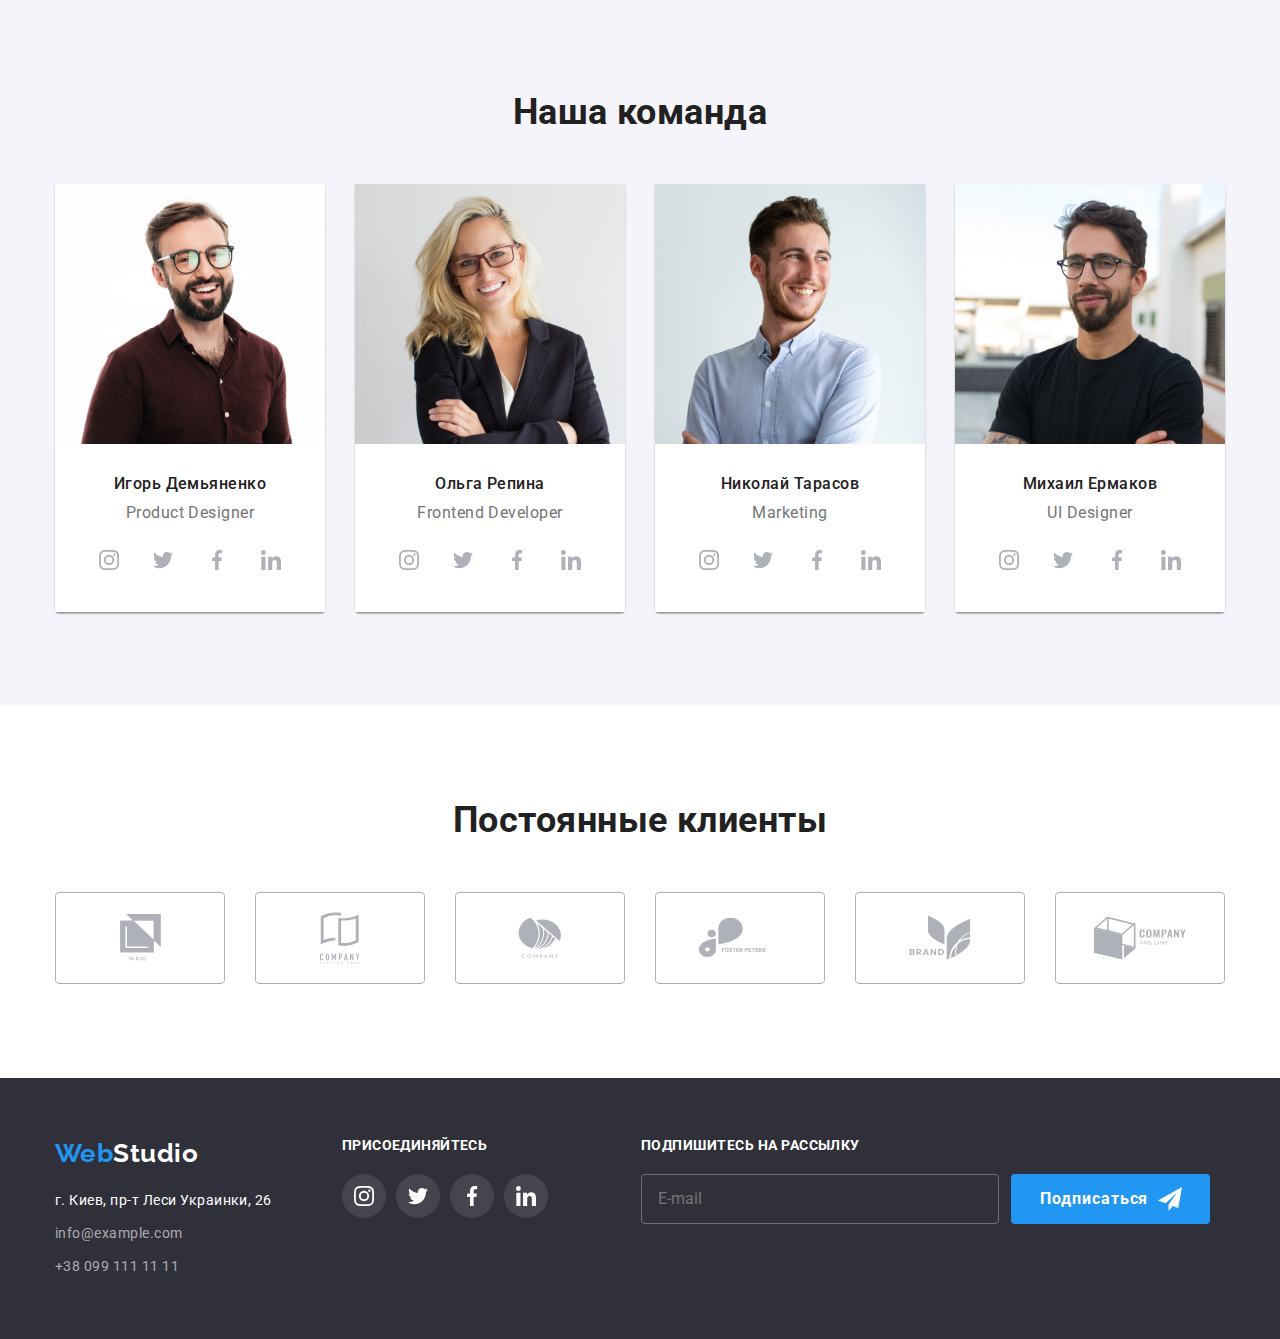
==== commit 4d9a75e4: "add icon-send" ====
--- a/index.html
+++ b/index.html
@@ -425,7 +425,7 @@
           <ul class="form-list list">
             <li class="form-item">
               <a href="" class="form-link"
-                ><svg class="tform-icon" width="20" height="20">
+                ><svg class="form-icon" width="20" height="20">
                   <use href="./images/icons.svg#icon-instagram"></use>
                 </svg>
               </a>
@@ -462,7 +462,12 @@
               name="user-email"
               placeholder="E-mail"
             />
-            <button class="subscribe-button">Подписаться</button>
+            <button class="subscribe-button" type="button">
+              Подписаться
+              <svg class="subscribe-icon" width="24" height="24">
+                <use href="./images/icons.svg#icon-send"></use>
+              </svg>
+            </button>
           </div>
         </div>
       </div>
--- a/css/styles.css
+++ b/css/styles.css
@@ -628,7 +628,6 @@
 }
 .subscribe {
   margin-left: 93px;
-  outline: 1px solid green;
 }
 .subscribe-container {
   display: flex;
@@ -651,6 +650,9 @@
   padding-left: 16px;
   margin-right: 12px;
   width: 358px;
+  transition-property: background-color;
+  transition-duration: 250ms;
+  transition-timing-function: cubic-bezier(0.4, 0, 0.2, 1);
 }
 .subscribe-button {
   background-color: rgba(33, 150, 243, 1);
@@ -666,10 +668,27 @@
   align-items: center;
   text-align: center;
   letter-spacing: 0.06em;
+  border-radius: 4px;
+  border: transparent;
+  cursor: pointer;
+  margin-right: 0;
+  transition-property: box-shadow;
+  transition-duration: 250ms;
+  transition-timing-function: cubic-bezier(0.4, 0, 0.2, 1);
+}
+/* .subscribe-button:focus-within {
   box-shadow: 0px 4px 4px rgba(0, 0, 0, 0.15);
-  border-radius: 4px;
-  border: transparent;
-  margin-right: 0;
+  outline: transparent;
+} */
+/* .subscribe-button:hover,
+.subscribe-button:focus {
+  box-shadow: 0px 4px 4px rgba(0, 0, 0, 0.15);
+  outline: transparent;
+} */
+
+.subscribe-icon {
+  margin-left: 10px;
+  fill: currentColor;
 }
 /* --------------Modal------------------------------ */
 
